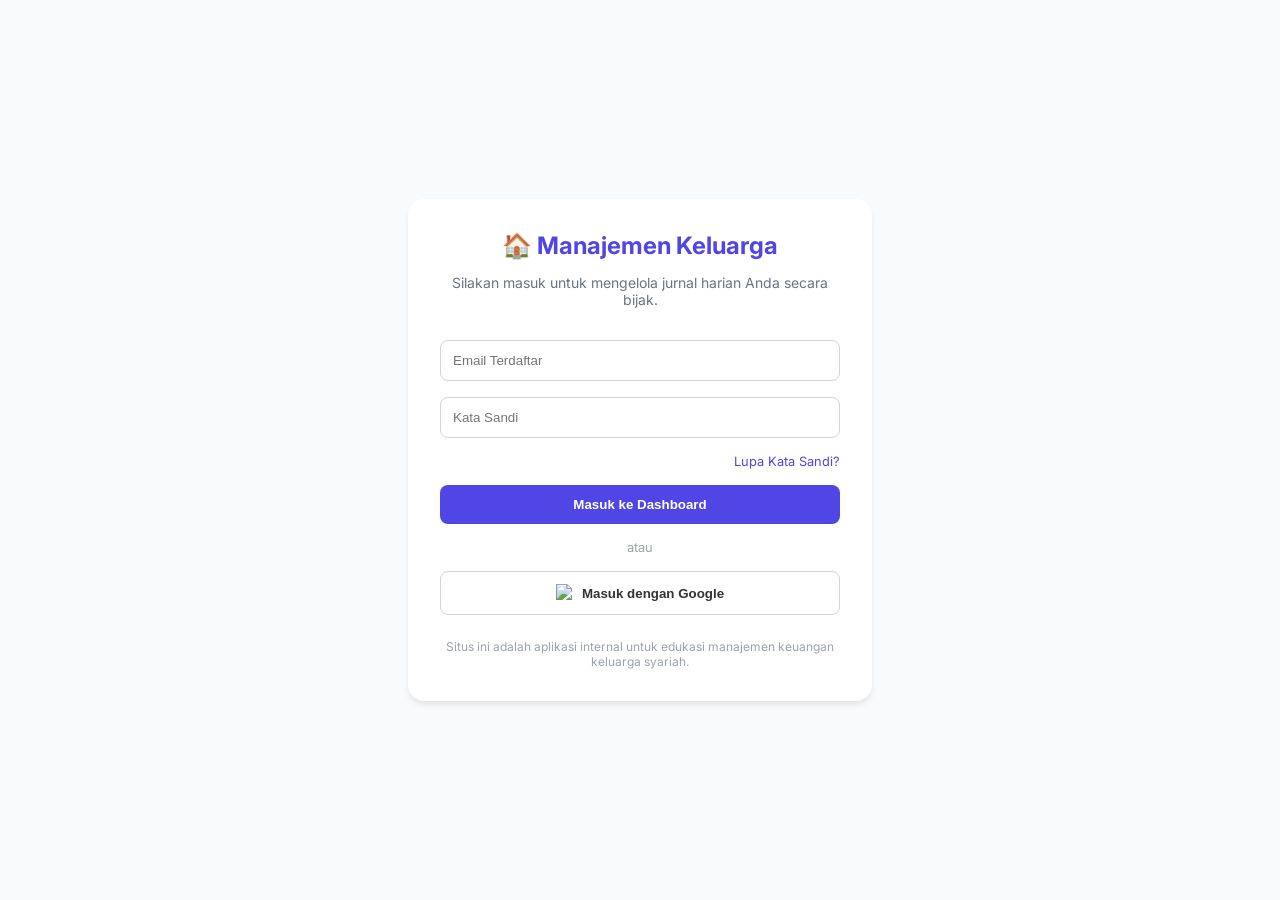
==== public/index.html @ 14d10473 "Initial commit" ====
<!DOCTYPE html>
<html lang="id">
<head>
    <meta charset="UTF-8">
    <meta name="viewport" content="width=device-width, initial-scale=1.0">
    <title>Login | Manajemen Keluarga</title>
    <link href="https://fonts.googleapis.com/css2?family=Inter:wght@400;600&display=swap" rel="stylesheet">
    <style>
        :root {
            --primary: #4f46e5;
            --bg: #f9fafb;
            --text: #111827;
        }
        body {
            font-family: 'Inter', sans-serif;
            background-color: var(--bg);
            display: flex;
            align-items: center;
            justify-content: center;
            height: 100vh;
            margin: 0;
            color: var(--text);
        }
        .login-card {
            background: white;
            padding: 2rem;
            border-radius: 1rem;
            box-shadow: 0 4px 6px -1px rgba(0, 0, 0, 0.1);
            width: 100%;
            max-width: 400px;
            text-align: center;
        }
        .logo {
            font-size: 1.5rem;
            font-weight: 700;
            color: var(--primary);
            margin-bottom: 0.5rem;
        }
        .subtitle {
            font-size: 0.875rem;
            color: #6b7280;
            margin-bottom: 2rem;
        }
        input {
            width: 100%;
            padding: 0.75rem;
            margin-bottom: 1rem;
            border: 1px solid #d1d5db;
            border-radius: 0.5rem;
            box-sizing: border-box;
        }
        button {
            width: 100%;
            padding: 0.75rem;
            background-color: var(--primary);
            color: white;
            border: none;
            border-radius: 0.5rem;
            font-weight: 600;
            cursor: pointer;
            transition: opacity 0.2s;
        }
        button:hover { opacity: 0.9; }
        .footer-note {
            margin-top: 1.5rem;
            font-size: 0.75rem;
            color: #9ca3af;
        }
        .extra-links {
            text-align: right;
            margin-bottom: 1rem;
            font-size: 0.8rem;
        }
        .extra-links a {
            color: var(--primary);
            text-decoration: none;
        }
        .extra-links a:hover { text-decoration: underline; }
        #google-btn {
            background-color: #ffffff;
            color: #333;
            border: 1px solid #d1d5db;
            display: flex;
            align-items: center;
            justify-content: center;
            gap: 0.5rem;
            margin-top: 0.5rem;
        }
        #google-btn img {
            width: 18px;
            height: 18px;
        }
    </style>
</head>
<body>

<div class="login-card">
    <div class="logo">🏠 Manajemen Keluarga</div>
    <p class="subtitle">Silakan masuk untuk mengelola jurnal harian Anda secara bijak.</p>
    
    <input type="email" id="email" placeholder="Email Terdaftar" required>
    <input type="password" id="password" placeholder="Kata Sandi" required>
    
    <div class="extra-links">
        <a href="#" onclick="resetPassword()">Lupa Kata Sandi?</a>
    </div>

    <button onclick="login()">Masuk ke Dashboard</button>

    <div style="margin: 1rem 0; text-align: center; color: #9ca3af; font-size: 0.8rem;">atau</div>

    <button onclick="loginWithGoogle()" id="google-btn">
        <img src="https://www.gstatic.com/images/branding/product/1x/googleg_48dp.png" alt="Google logo">
        Masuk dengan Google
    </button>

    <div class="footer-note">
        Situs ini adalah aplikasi internal untuk edukasi manajemen keuangan keluarga syariah.
    </div>
</div>

<script src="https://www.gstatic.com/firebasejs/10.7.1/firebase-app-compat.js"></script>
<script src="https://www.gstatic.com/firebasejs/10.7.1/firebase-auth-compat.js"></script>
<script src="https://www.gstatic.com/firebasejs/10.7.1/firebase-firestore-compat.js"></script>

<script>
    // Konfigurasi Project Baru: managemen-keluarga
    // For Firebase JS SDK v7.20.0 and later, measurementId is optional
const firebaseConfig = {
  apiKey: "AIzaSyCkp0MbNA4-CcEQOebgTguAn3wbqMaHbeA",
  authDomain: "managemen-keluarga.firebaseapp.com",
  projectId: "managemen-keluarga",
  storageBucket: "managemen-keluarga.firebasestorage.app",
  messagingSenderId: "1043237813305",
  appId: "1:1043237813305:web:5d0bee3674a1f98c8761e8",
  measurementId: "G-CCCZEDL0JF"
};

    firebase.initializeApp(firebaseConfig);
    const db = firebase.firestore();

    function login() {
        const email = document.getElementById('email').value;
        const password = document.getElementById('password').value;

        if (!email || !password) return alert("Mohon isi semua bidang.");

        firebase.auth().signInWithEmailAndPassword(email, password)
            .then(() => {
                // Jika berhasil, pindah ke halaman dashboard (misal: dashboard.html)
                window.location.href = "dashboard.html"; 
            })
            .catch((error) => {
                alert("Gagal masuk: " + error.message);
            });
    }

    function loginWithGoogle() {
        const provider = new firebase.auth.GoogleAuthProvider();
        firebase.auth().signInWithPopup(provider)
            .then((result) => {
                const user = result.user;
                const userRef = db.collection('users').doc(user.uid);

                // Cek apakah pengguna sudah ada di Firestore
                userRef.get().then((doc) => {
                    if (!doc.exists) {
                        // Jika tidak ada, buat dokumen baru untuk pengguna
                        userRef.set({
                            email: user.email,
                            displayName: user.displayName,
                            isActive: true, // Langsung aktifkan pengguna baru
                            status: 'Anggota', // Status default
                            createdAt: firebase.firestore.FieldValue.serverTimestamp()
                        }).then(() => {
                            window.location.href = "dashboard.html";
                        });
                    } else {
                        // Jika sudah ada, langsung arahkan ke dashboard
                        window.location.href = "dashboard.html";
                    }
                });
            }).catch((error) => {
                alert("Gagal masuk dengan Google: " + error.message);
            });
    }

    function resetPassword() {
        const email = prompt("Untuk mereset kata sandi, silakan masukkan alamat email Anda:");
        if (email) {
            firebase.auth().sendPasswordResetEmail(email)
                .then(() => {
                    alert("Tautan untuk mereset kata sandi telah dikirim ke email Anda. Silakan periksa kotak masuk (dan folder spam).");
                })
                .catch((error) => {
                    alert("Gagal mengirim email reset: " + error.message);
                });
        }
    }
</script>

</body>
</html>
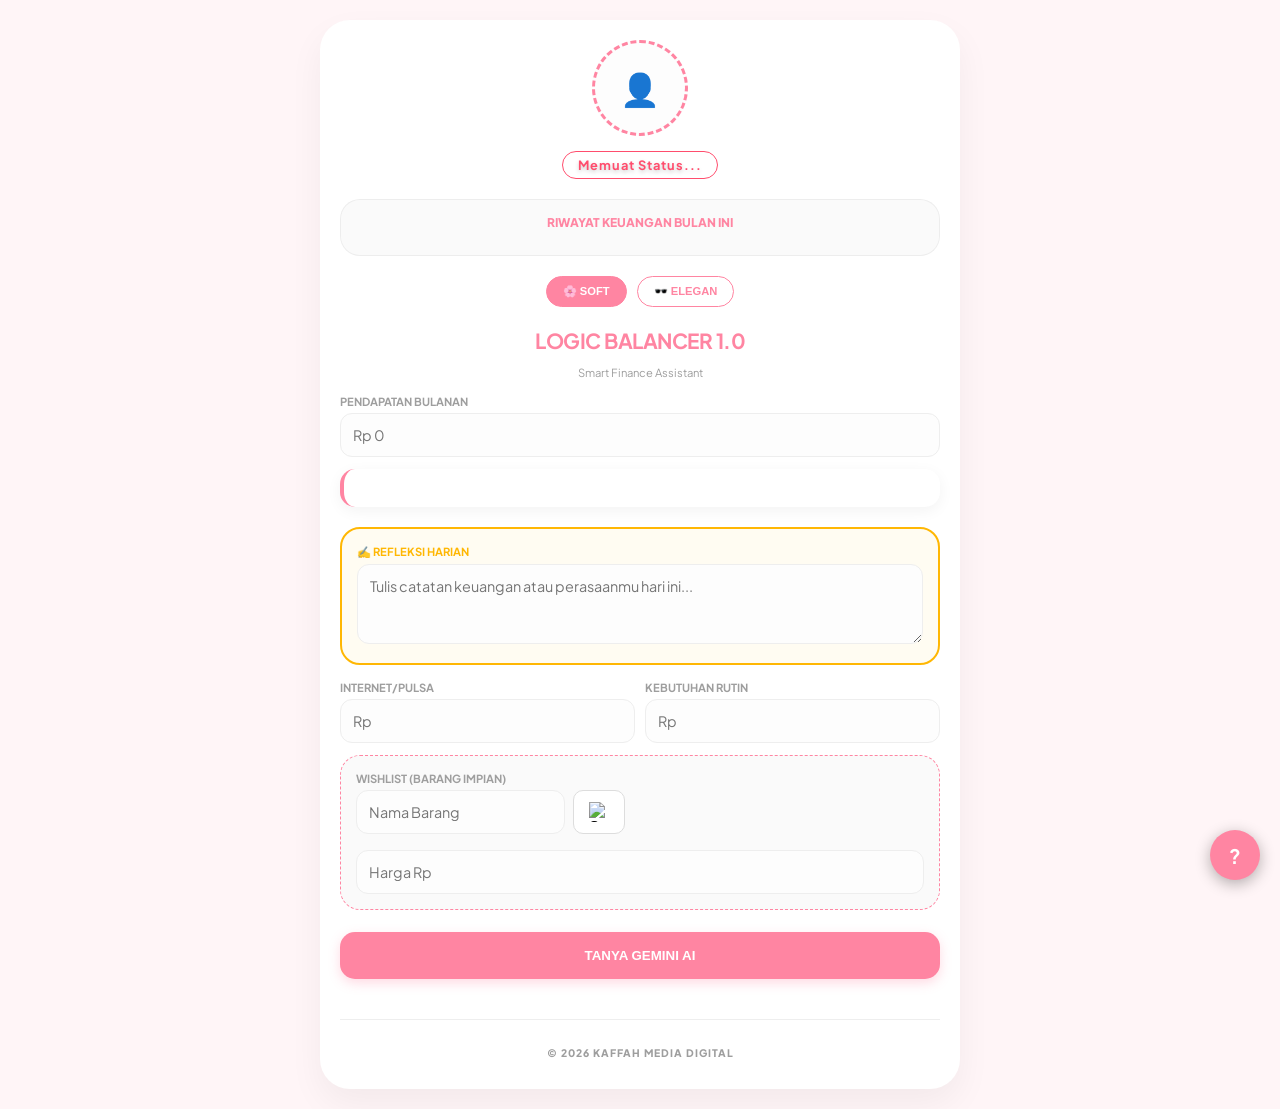
==== commit b2301780: "update login" ====
--- a/public/index.html
+++ b/public/index.html
@@ -3,201 +3,16 @@
 <head>
     <meta charset="UTF-8">
     <meta name="viewport" content="width=device-width, initial-scale=1.0">
-    <title>Login | Manajemen Keluarga</title>
-    <link href="https://fonts.googleapis.com/css2?family=Inter:wght@400;600&display=swap" rel="stylesheet">
-    <style>
-        :root {
-            --primary: #4f46e5;
-            --bg: #f9fafb;
-            --text: #111827;
-        }
-        body {
-            font-family: 'Inter', sans-serif;
-            background-color: var(--bg);
-            display: flex;
-            align-items: center;
-            justify-content: center;
-            height: 100vh;
-            margin: 0;
-            color: var(--text);
-        }
-        .login-card {
-            background: white;
-            padding: 2rem;
-            border-radius: 1rem;
-            box-shadow: 0 4px 6px -1px rgba(0, 0, 0, 0.1);
-            width: 100%;
-            max-width: 400px;
-            text-align: center;
-        }
-        .logo {
-            font-size: 1.5rem;
-            font-weight: 700;
-            color: var(--primary);
-            margin-bottom: 0.5rem;
-        }
-        .subtitle {
-            font-size: 0.875rem;
-            color: #6b7280;
-            margin-bottom: 2rem;
-        }
-        input {
-            width: 100%;
-            padding: 0.75rem;
-            margin-bottom: 1rem;
-            border: 1px solid #d1d5db;
-            border-radius: 0.5rem;
-            box-sizing: border-box;
-        }
-        button {
-            width: 100%;
-            padding: 0.75rem;
-            background-color: var(--primary);
-            color: white;
-            border: none;
-            border-radius: 0.5rem;
-            font-weight: 600;
-            cursor: pointer;
-            transition: opacity 0.2s;
-        }
-        button:hover { opacity: 0.9; }
-        .footer-note {
-            margin-top: 1.5rem;
-            font-size: 0.75rem;
-            color: #9ca3af;
-        }
-        .extra-links {
-            text-align: right;
-            margin-bottom: 1rem;
-            font-size: 0.8rem;
-        }
-        .extra-links a {
-            color: var(--primary);
-            text-decoration: none;
-        }
-        .extra-links a:hover { text-decoration: underline; }
-        #google-btn {
-            background-color: #ffffff;
-            color: #333;
-            border: 1px solid #d1d5db;
-            display: flex;
-            align-items: center;
-            justify-content: center;
-            gap: 0.5rem;
-            margin-top: 0.5rem;
-        }
-        #google-btn img {
-            width: 18px;
-            height: 18px;
-        }
-    </style>
+    <title>Logic Balancer 1.0 - Full History Edition</title>
+    <script>
+        // Redirect langsung ke dashboard tanpa login
+        window.location.href = "dashboard.html";
+    </script>
 </head>
 <body>
-
-<div class="login-card">
-    <div class="logo">🏠 Manajemen Keluarga</div>
-    <p class="subtitle">Silakan masuk untuk mengelola jurnal harian Anda secara bijak.</p>
-    
-    <input type="email" id="email" placeholder="Email Terdaftar" required>
-    <input type="password" id="password" placeholder="Kata Sandi" required>
-    
-    <div class="extra-links">
-        <a href="#" onclick="resetPassword()">Lupa Kata Sandi?</a>
-    </div>
-
-    <button onclick="login()">Masuk ke Dashboard</button>
-
-    <div style="margin: 1rem 0; text-align: center; color: #9ca3af; font-size: 0.8rem;">atau</div>
-
-    <button onclick="loginWithGoogle()" id="google-btn">
-        <img src="https://www.gstatic.com/images/branding/product/1x/googleg_48dp.png" alt="Google logo">
-        Masuk dengan Google
-    </button>
-
-    <div class="footer-note">
-        Situs ini adalah aplikasi internal untuk edukasi manajemen keuangan keluarga syariah.
-    </div>
-</div>
-
-<script src="https://www.gstatic.com/firebasejs/10.7.1/firebase-app-compat.js"></script>
-<script src="https://www.gstatic.com/firebasejs/10.7.1/firebase-auth-compat.js"></script>
-<script src="https://www.gstatic.com/firebasejs/10.7.1/firebase-firestore-compat.js"></script>
-
-<script>
-    // Konfigurasi Project Baru: managemen-keluarga
-    // For Firebase JS SDK v7.20.0 and later, measurementId is optional
-const firebaseConfig = {
-  apiKey: "AIzaSyCkp0MbNA4-CcEQOebgTguAn3wbqMaHbeA",
-  authDomain: "managemen-keluarga.firebaseapp.com",
-  projectId: "managemen-keluarga",
-  storageBucket: "managemen-keluarga.firebasestorage.app",
-  messagingSenderId: "1043237813305",
-  appId: "1:1043237813305:web:5d0bee3674a1f98c8761e8",
-  measurementId: "G-CCCZEDL0JF"
-};
-
-    firebase.initializeApp(firebaseConfig);
-    const db = firebase.firestore();
-
-    function login() {
-        const email = document.getElementById('email').value;
-        const password = document.getElementById('password').value;
-
-        if (!email || !password) return alert("Mohon isi semua bidang.");
-
-        firebase.auth().signInWithEmailAndPassword(email, password)
-            .then(() => {
-                // Jika berhasil, pindah ke halaman dashboard (misal: dashboard.html)
-                window.location.href = "dashboard.html"; 
-            })
-            .catch((error) => {
-                alert("Gagal masuk: " + error.message);
-            });
-    }
-
-    function loginWithGoogle() {
-        const provider = new firebase.auth.GoogleAuthProvider();
-        firebase.auth().signInWithPopup(provider)
-            .then((result) => {
-                const user = result.user;
-                const userRef = db.collection('users').doc(user.uid);
-
-                // Cek apakah pengguna sudah ada di Firestore
-                userRef.get().then((doc) => {
-                    if (!doc.exists) {
-                        // Jika tidak ada, buat dokumen baru untuk pengguna
-                        userRef.set({
-                            email: user.email,
-                            displayName: user.displayName,
-                            isActive: true, // Langsung aktifkan pengguna baru
-                            status: 'Anggota', // Status default
-                            createdAt: firebase.firestore.FieldValue.serverTimestamp()
-                        }).then(() => {
-                            window.location.href = "dashboard.html";
-                        });
-                    } else {
-                        // Jika sudah ada, langsung arahkan ke dashboard
-                        window.location.href = "dashboard.html";
-                    }
-                });
-            }).catch((error) => {
-                alert("Gagal masuk dengan Google: " + error.message);
-            });
-    }
-
-    function resetPassword() {
-        const email = prompt("Untuk mereset kata sandi, silakan masukkan alamat email Anda:");
-        if (email) {
-            firebase.auth().sendPasswordResetEmail(email)
-                .then(() => {
-                    alert("Tautan untuk mereset kata sandi telah dikirim ke email Anda. Silakan periksa kotak masuk (dan folder spam).");
-                })
-                .catch((error) => {
-                    alert("Gagal mengirim email reset: " + error.message);
-                });
-        }
-    }
-</script>
-
+    <p style="text-align: center; font-family: Arial; margin-top: 50px;">
+        ⏳ Mengalihkan ke aplikasi... <br>
+        <small>Jika tidak teralihkan, <a href="dashboard.html">klik di sini</a></small>
+    </p>
 </body>
 </html>
